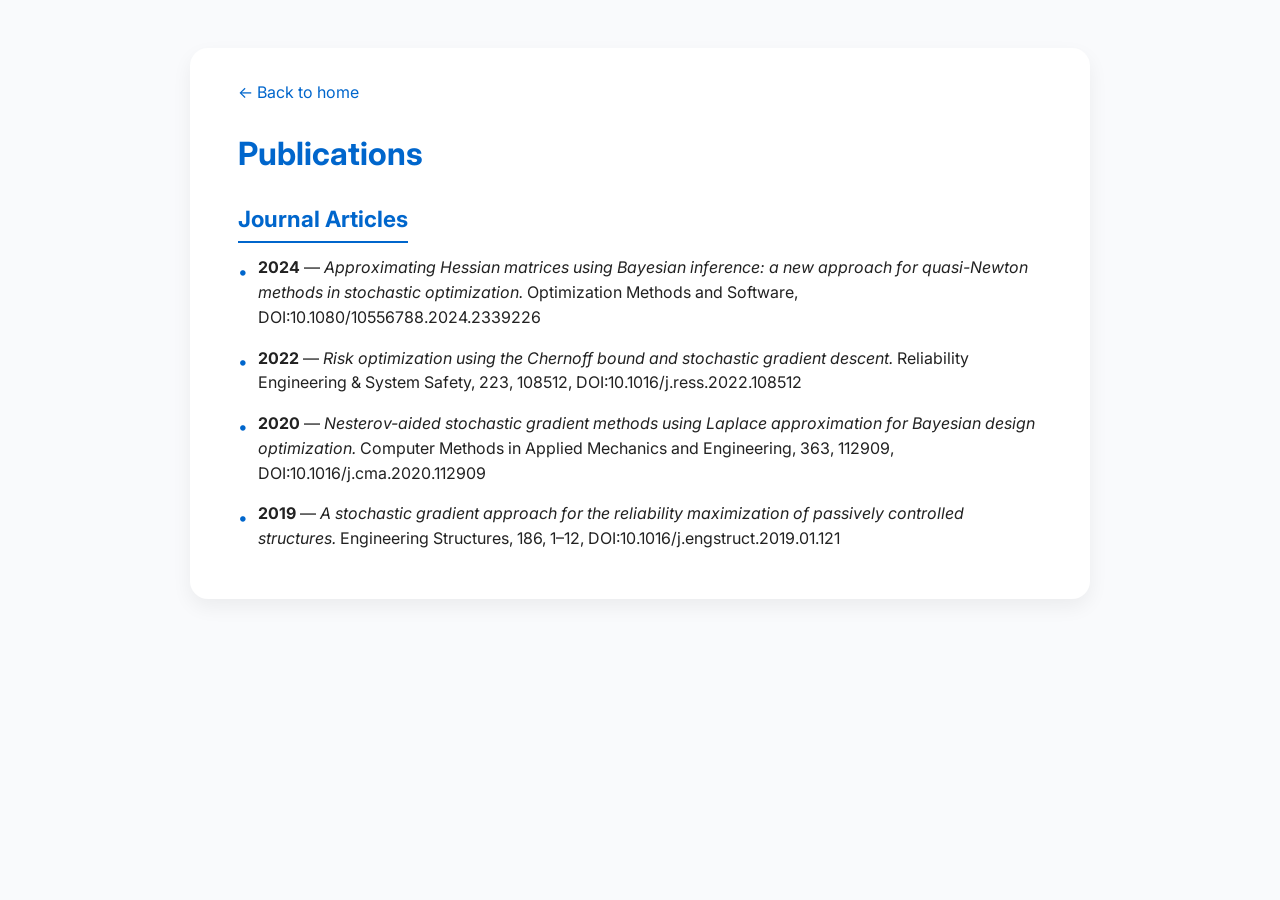
==== publications.html @ a2a88fa3 "Updated" ====
<!DOCTYPE html>
<html lang="en">
<head>
  <meta charset="UTF-8">
  <title>Publications – André G. Carlon</title>
  <link rel="preconnect" href="https://fonts.googleapis.com">
  <link rel="preconnect" href="https://fonts.gstatic.com" crossorigin>
  <link href="https://fonts.googleapis.com/css2?family=Inter:wght@300;400;600&display=swap" rel="stylesheet">
  <style>
    :root {
      --accent: #0066cc;
      --bg: #f9fafc;
      --text: #222;
    }

    * { box-sizing: border-box; }

    body {
      margin: 0;
      font-family: 'Inter', Arial, sans-serif;
      background: var(--bg);
      color: var(--text);
      line-height: 1.55;
    }

    .card {
      max-width: 900px;
      margin: 3rem auto;
      background: #fff;
      padding: 2rem 3rem;
      border-radius: 18px;
      box-shadow: 0 8px 20px rgba(0,0,0,0.06);
    }

    h1 {
      margin: 0;
      font-size: 2rem;
      color: var(--accent);
    }

    h2 {
      margin-top: 1.5rem;
      margin-bottom: 0.75rem;
      font-size: 1.4rem;
      color: var(--accent);
      border-bottom: 2px solid var(--accent);
      display: inline-block;
      padding-bottom: 0.25rem;
    }

    .back-link {
      display: inline-block;
      margin-bottom: 1.5rem;
      color: var(--accent);
      text-decoration: none;
    }

    .back-link:hover {
      text-decoration: underline;
    }

    section.papers ul {
      list-style: none;
      padding: 0;
      margin: 0;
    }

    section.papers li {
      margin-bottom: 1rem;
      position: relative;
      padding-left: 1.25rem;
    }

    section.papers li::before {
      content: "\2022";
      position: absolute;
      left: 0;
      top: 0.15rem;
      color: var(--accent);
      font-size: 1.1rem;
    }

    a.doi {
      text-decoration: none;
      color: inherit;
    }

    a.doi:hover {
      color: var(--accent);
      text-decoration: underline;
    }
  </style>
</head>
<body>
  <div class="card">
    <a href="index.html" class="back-link">← Back to home</a>
    <h1>Publications</h1>

    <section class="papers">
      <h2>Journal Articles</h2>
      <ul>
        <li><strong>2024</strong> — <em>Approximating Hessian matrices using Bayesian inference: a new approach for quasi-Newton methods in stochastic optimization.</em> <span class="journal">Optimization Methods and Software</span>, <a class="doi" href="https://doi.org/10.1080/10556788.2024.2339226" target="_blank" rel="noopener noreferrer">DOI:10.1080/10556788.2024.2339226</a></li>
        <li><strong>2022</strong> — <em>Risk optimization using the Chernoff bound and stochastic gradient descent.</em> <span class="journal">Reliability Engineering &amp; System Safety</span>, 223, 108512, <a class="doi" href="https://doi.org/10.1016/j.ress.2022.108512" target="_blank" rel="noopener noreferrer">DOI:10.1016/j.ress.2022.108512</a></li>
        <li><strong>2020</strong> — <em>Nesterov-aided stochastic gradient methods using Laplace approximation for Bayesian design optimization.</em> <span class="journal">Computer Methods in Applied Mechanics and Engineering</span>, 363, 112909, <a class="doi" href="https://doi.org/10.1016/j.cma.2020.112909" target="_blank" rel="noopener noreferrer">DOI:10.1016/j.cma.2020.112909</a></li>
        <li><strong>2019</strong> — <em>A stochastic gradient approach for the reliability maximization of passively controlled structures.</em> <span class="journal">Engineering Structures</span>, 186, 1–12, <a class="doi" href="https://doi.org/10.1016/j.engstruct.2019.01.121" target="_blank" rel="noopener noreferrer">DOI:10.1016/j.engstruct.2019.01.121</a></li>
      </ul>
    </section>
  </div>
</body>
</html>
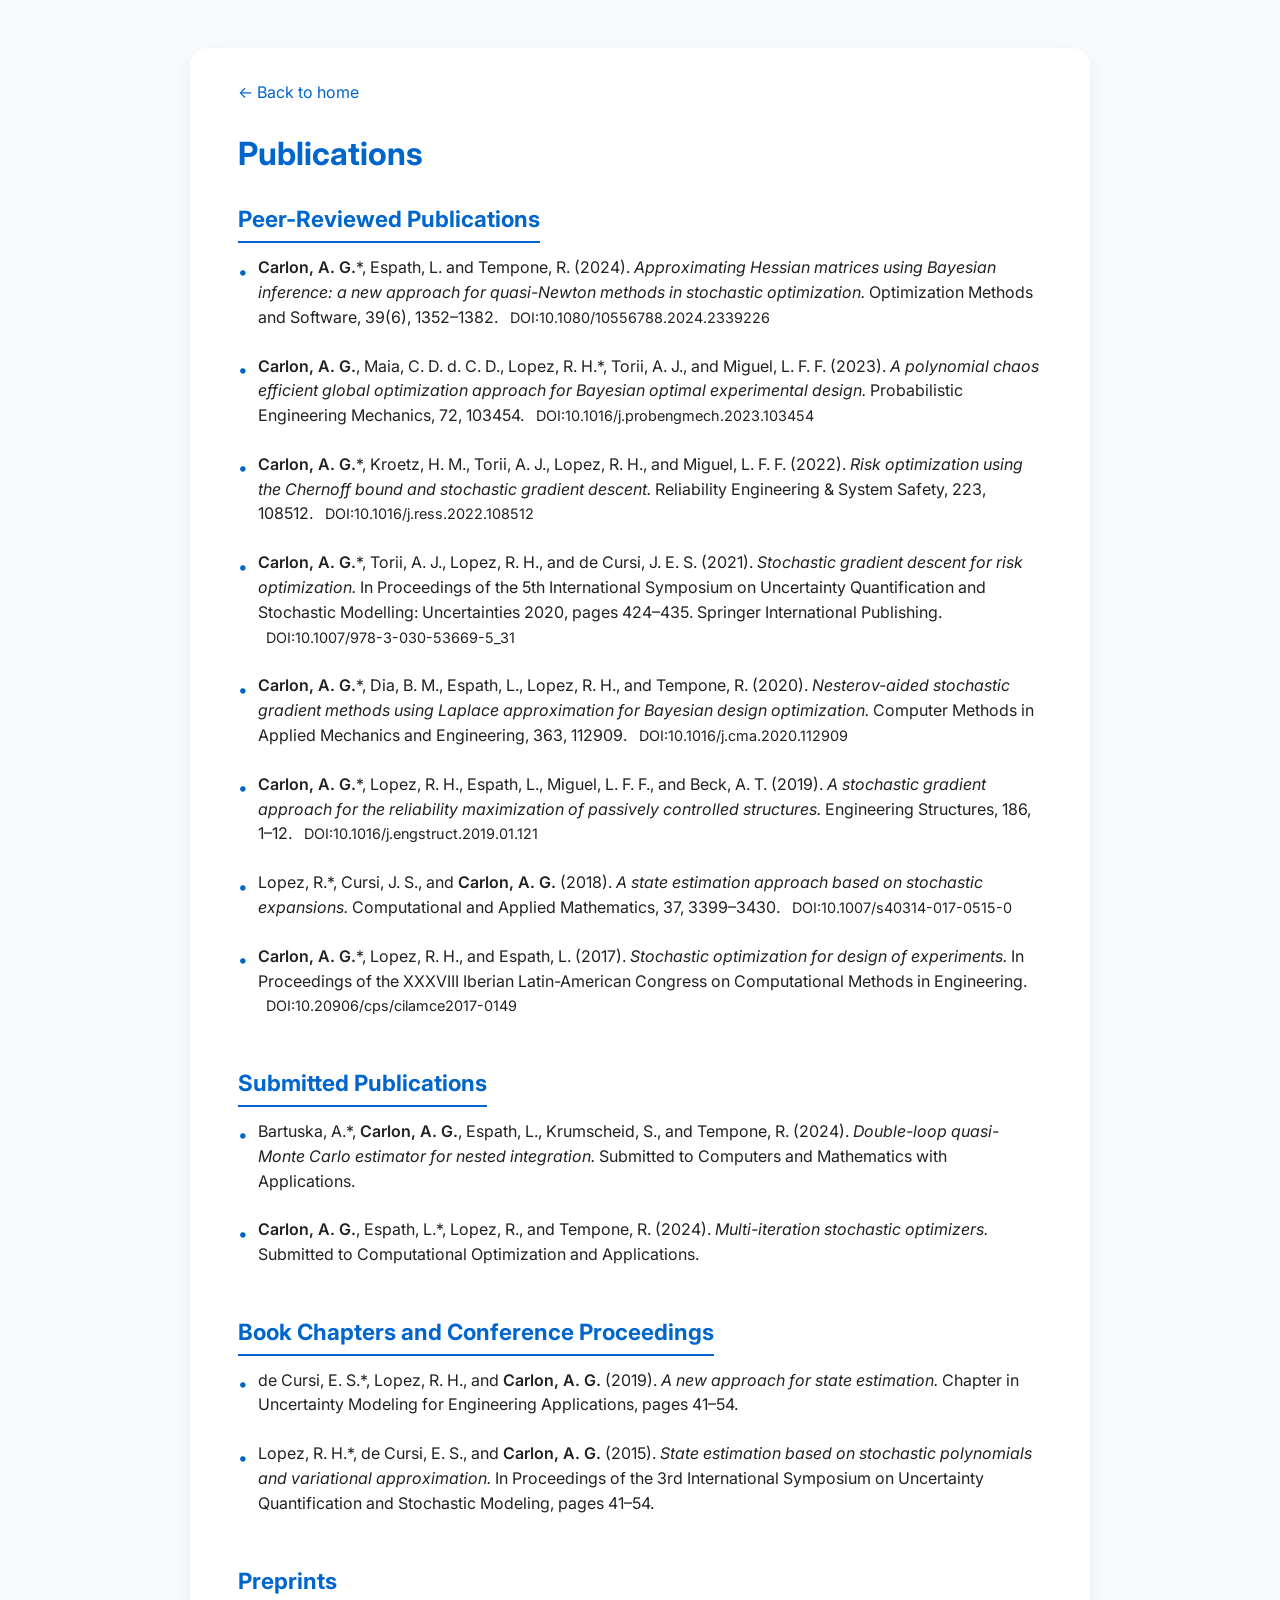
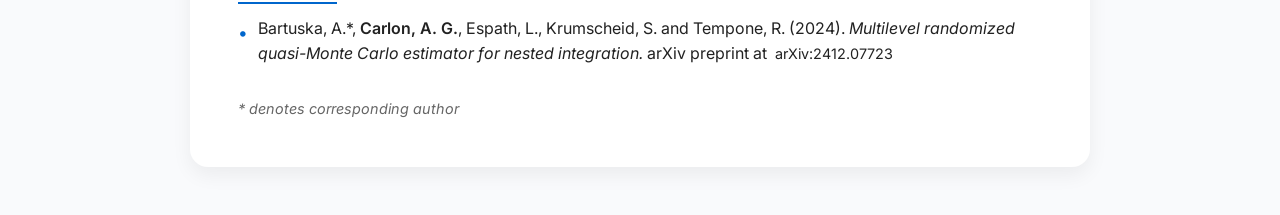
==== commit d5d85dd2: "polishing" ====
--- a/publications.html
+++ b/publications.html
@@ -66,7 +66,7 @@
     }
 
     section.papers li {
-      margin-bottom: 1rem;
+      margin-bottom: 1.5rem;
       position: relative;
       padding-left: 1.25rem;
     }
@@ -83,11 +83,34 @@
     a.doi {
       text-decoration: none;
       color: inherit;
+      margin-left: 0.5rem;
+      font-size: 0.9rem;
     }
 
     a.doi:hover {
       color: var(--accent);
       text-decoration: underline;
+    }
+
+    .note {
+      font-size: 0.9rem;
+      color: #666;
+      margin-top: 2rem;
+      font-style: italic;
+    }
+
+    .author {
+      font-weight: 600;
+    }
+
+    .corresponding {
+      font-weight: 600;
+      color: var(--accent);
+    }
+
+    .corresponding::after {
+      content: "*";
+      color: var(--accent);
     }
   </style>
 </head>
@@ -97,14 +120,98 @@
     <h1>Publications</h1>
 
     <section class="papers">
-      <h2>Journal Articles</h2>
-      <ul>
-        <li><strong>2024</strong> — <em>Approximating Hessian matrices using Bayesian inference: a new approach for quasi-Newton methods in stochastic optimization.</em> <span class="journal">Optimization Methods and Software</span>, <a class="doi" href="https://doi.org/10.1080/10556788.2024.2339226" target="_blank" rel="noopener noreferrer">DOI:10.1080/10556788.2024.2339226</a></li>
-        <li><strong>2022</strong> — <em>Risk optimization using the Chernoff bound and stochastic gradient descent.</em> <span class="journal">Reliability Engineering &amp; System Safety</span>, 223, 108512, <a class="doi" href="https://doi.org/10.1016/j.ress.2022.108512" target="_blank" rel="noopener noreferrer">DOI:10.1016/j.ress.2022.108512</a></li>
-        <li><strong>2020</strong> — <em>Nesterov-aided stochastic gradient methods using Laplace approximation for Bayesian design optimization.</em> <span class="journal">Computer Methods in Applied Mechanics and Engineering</span>, 363, 112909, <a class="doi" href="https://doi.org/10.1016/j.cma.2020.112909" target="_blank" rel="noopener noreferrer">DOI:10.1016/j.cma.2020.112909</a></li>
-        <li><strong>2019</strong> — <em>A stochastic gradient approach for the reliability maximization of passively controlled structures.</em> <span class="journal">Engineering Structures</span>, 186, 1–12, <a class="doi" href="https://doi.org/10.1016/j.engstruct.2019.01.121" target="_blank" rel="noopener noreferrer">DOI:10.1016/j.engstruct.2019.01.121</a></li>
-      </ul>
+      <h2>Peer-Reviewed Publications</h2>
+      <ul>
+        <li>
+          <span class="author">Carlon, A. G.</span>*, Espath, L. and Tempone, R. (2024). 
+          <em>Approximating Hessian matrices using Bayesian inference: a new approach for quasi-Newton methods in stochastic optimization.</em> 
+          <span class="journal">Optimization Methods and Software</span>, 39(6), 1352–1382.
+          <a class="doi" href="https://doi.org/10.1080/10556788.2024.2339226" target="_blank" rel="noopener noreferrer">DOI:10.1080/10556788.2024.2339226</a>
+        </li>
+        <li>
+          <span class="author">Carlon, A. G.</span>, Maia, C. D. d. C. D., Lopez, R. H.*, Torii, A. J., and Miguel, L. F. F. (2023). 
+          <em>A polynomial chaos efficient global optimization approach for Bayesian optimal experimental design.</em> 
+          <span class="journal">Probabilistic Engineering Mechanics</span>, 72, 103454.
+          <a class="doi" href="https://doi.org/10.1016/j.probengmech.2023.103454" target="_blank" rel="noopener noreferrer">DOI:10.1016/j.probengmech.2023.103454</a>
+        </li>
+        <li>
+          <span class="author">Carlon, A. G.</span>*, Kroetz, H. M., Torii, A. J., Lopez, R. H., and Miguel, L. F. F. (2022).
+          <em>Risk optimization using the Chernoff bound and stochastic gradient descent.</em>
+          <span class="journal">Reliability Engineering & System Safety</span>, 223, 108512.
+          <a class="doi" href="https://doi.org/10.1016/j.ress.2022.108512" target="_blank" rel="noopener noreferrer">DOI:10.1016/j.ress.2022.108512</a>
+        </li>
+        <li>
+          <span class="author">Carlon, A. G.</span>*, Torii, A. J., Lopez, R. H., and de Cursi, J. E. S. (2021). 
+          <em>Stochastic gradient descent for risk optimization.</em> 
+          In Proceedings of the 5th International Symposium on Uncertainty Quantification and Stochastic Modelling: Uncertainties 2020, pages 424–435. Springer International Publishing.
+          <a class="doi" href="https://doi.org/10.1007/978-3-030-53669-5_31" target="_blank" rel="noopener noreferrer">DOI:10.1007/978-3-030-53669-5_31</a>
+        </li>
+        <li>
+          <span class="author">Carlon, A. G.</span>*, Dia, B. M., Espath, L., Lopez, R. H., and Tempone, R. (2020).
+          <em>Nesterov-aided stochastic gradient methods using Laplace approximation for Bayesian design optimization.</em>
+          <span class="journal">Computer Methods in Applied Mechanics and Engineering</span>, 363, 112909.
+          <a class="doi" href="https://doi.org/10.1016/j.cma.2020.112909" target="_blank" rel="noopener noreferrer">DOI:10.1016/j.cma.2020.112909</a>
+        </li>
+        <li>
+          <span class="author">Carlon, A. G.</span>*, Lopez, R. H., Espath, L., Miguel, L. F. F., and Beck, A. T. (2019).
+          <em>A stochastic gradient approach for the reliability maximization of passively controlled structures.</em>
+          <span class="journal">Engineering Structures</span>, 186, 1–12.
+          <a class="doi" href="https://doi.org/10.1016/j.engstruct.2019.01.121" target="_blank" rel="noopener noreferrer">DOI:10.1016/j.engstruct.2019.01.121</a>
+        </li>
+        <li>
+          Lopez, R.*, Cursi, J. S., and <span class="author">Carlon, A. G.</span> (2018).
+          <em>A state estimation approach based on stochastic expansions.</em>
+          <span class="journal">Computational and Applied Mathematics</span>, 37, 3399–3430.
+          <a class="doi" href="https://doi.org/10.1007/s40314-017-0515-0" target="_blank" rel="noopener noreferrer">DOI:10.1007/s40314-017-0515-0</a>
+        </li>
+        <li>
+          <span class="author">Carlon, A. G.</span>*, Lopez, R. H., and Espath, L. (2017).
+          <em>Stochastic optimization for design of experiments.</em>
+          In Proceedings of the XXXVIII Iberian Latin-American Congress on Computational Methods in Engineering. 
+          <a class="doi" href="https://doi.org/10.20906/cps/cilamce2017-0149" target="_blank" rel="noopener noreferrer">DOI:10.20906/cps/cilamce2017-0149</a>
+          <!-- no DOI available -->
+        </li>
+      </ul>
+
+      <h2>Submitted Publications</h2>
+      <ul>
+        <li>
+          Bartuska, A.*, <span class="author">Carlon, A. G.</span>, Espath, L., Krumscheid, S., and Tempone, R. (2024).
+          <em>Double-loop quasi-Monte Carlo estimator for nested integration.</em>
+          Submitted to Computers and Mathematics with Applications.
+        </li>
+        <li>
+          <span class="author">Carlon, A. G.</span>, Espath, L.*, Lopez, R., and Tempone, R. (2024).
+          <em>Multi-iteration stochastic optimizers.</em>
+          Submitted to Computational Optimization and Applications.
+        </li>
+      </ul>
+
+      <h2>Book Chapters and Conference Proceedings</h2>
+      <ul>
+        <li>
+          de Cursi, E. S.*, Lopez, R. H., and <span class="author">Carlon, A. G.</span> (2019).
+          <em>A new approach for state estimation.</em>
+          Chapter in Uncertainty Modeling for Engineering Applications, pages 41–54.
+        </li>
+        <li>
+          Lopez, R. H.*, de Cursi, E. S., and <span class="author">Carlon, A. G.</span> (2015).
+          <em>State estimation based on stochastic polynomials and variational approximation.</em>
+          In Proceedings of the 3rd International Symposium on Uncertainty Quantification and Stochastic Modeling, pages 41–54.
+        </li>
+      </ul>
+
+      <h2>Preprints</h2>
+      <ul>
+        <li>
+          Bartuska, A.*, <span class="author">Carlon, A. G.</span>, Espath, L., Krumscheid, S. and Tempone, R. (2024).
+          <em>Multilevel randomized quasi-Monte Carlo estimator for nested integration.</em>
+          arXiv preprint at<a class="doi" href="https://arxiv.org/abs/2412.07723" target="_blank" rel="noopener noreferrer">arXiv:2412.07723</a>
+        </li>
+      </ul>
+
+      <p class="note">* denotes corresponding author</p>
     </section>
   </div>
 </body>
-</html> +</html>
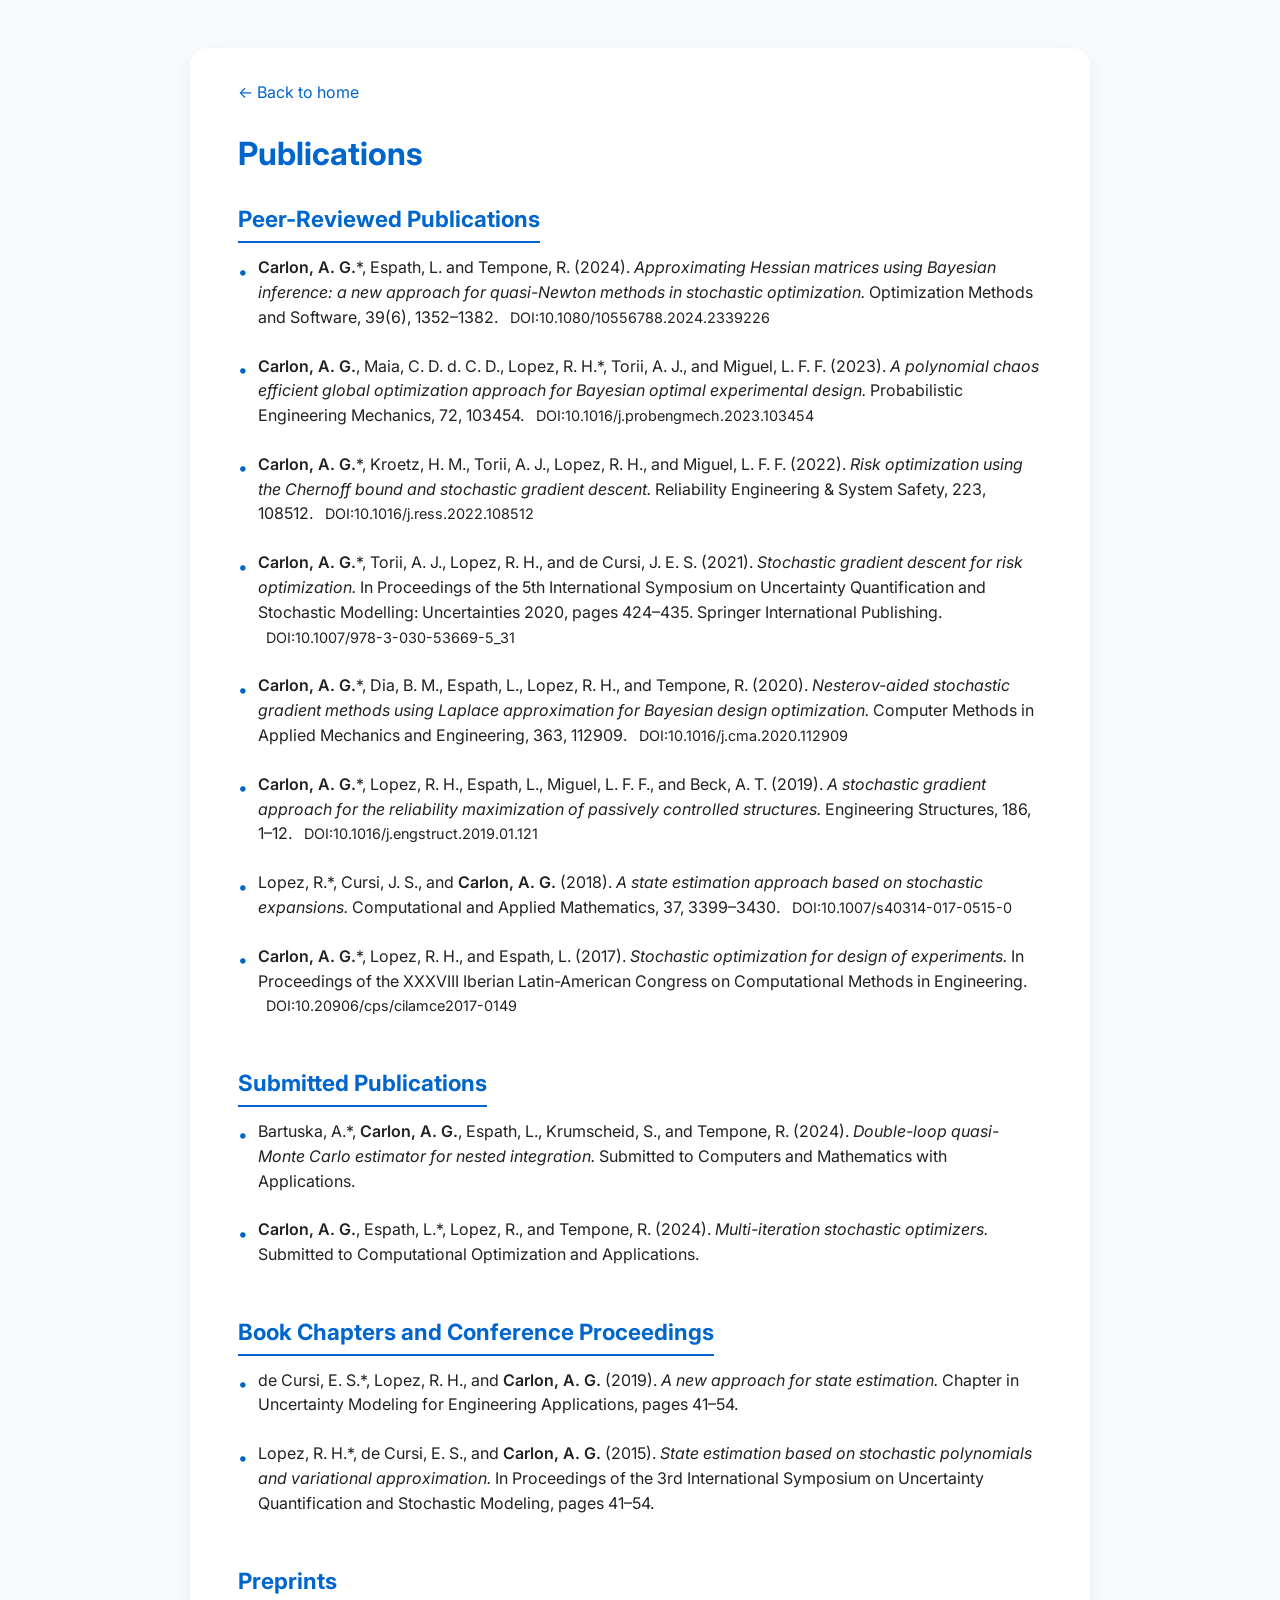
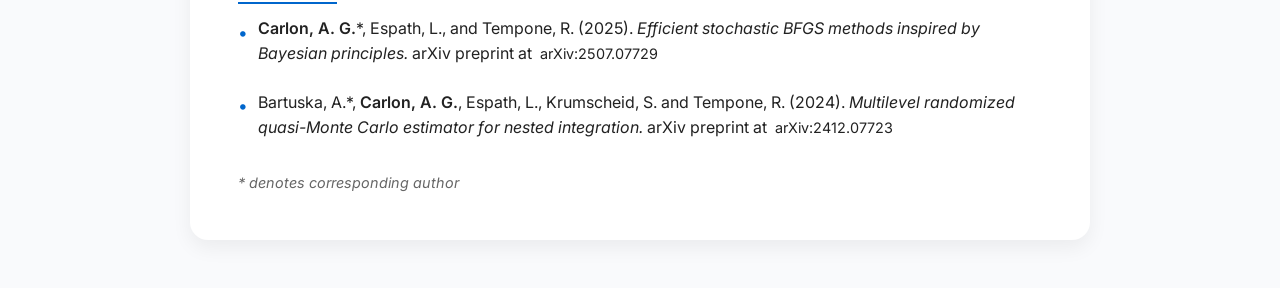
==== commit fb818c00: "Updating publications and bio" ====
--- a/publications.html
+++ b/publications.html
@@ -204,6 +204,13 @@
       <h2>Preprints</h2>
       <ul>
         <li>
+          <span class="author">Carlon, A. G.</span>*, Espath, L., and Tempone, R. (2025).
+          <em>Efficient stochastic BFGS methods inspired by Bayesian principles.</em>
+          arXiv preprint at<a class="doi" href="https://arxiv.org/abs/2507.07729" target="_blank" rel="noopener noreferrer">arXiv:2507.07729</a>
+        </li>
+      </ul>
+      <ul>
+        <li>
           Bartuska, A.*, <span class="author">Carlon, A. G.</span>, Espath, L., Krumscheid, S. and Tempone, R. (2024).
           <em>Multilevel randomized quasi-Monte Carlo estimator for nested integration.</em>
           arXiv preprint at<a class="doi" href="https://arxiv.org/abs/2412.07723" target="_blank" rel="noopener noreferrer">arXiv:2412.07723</a>
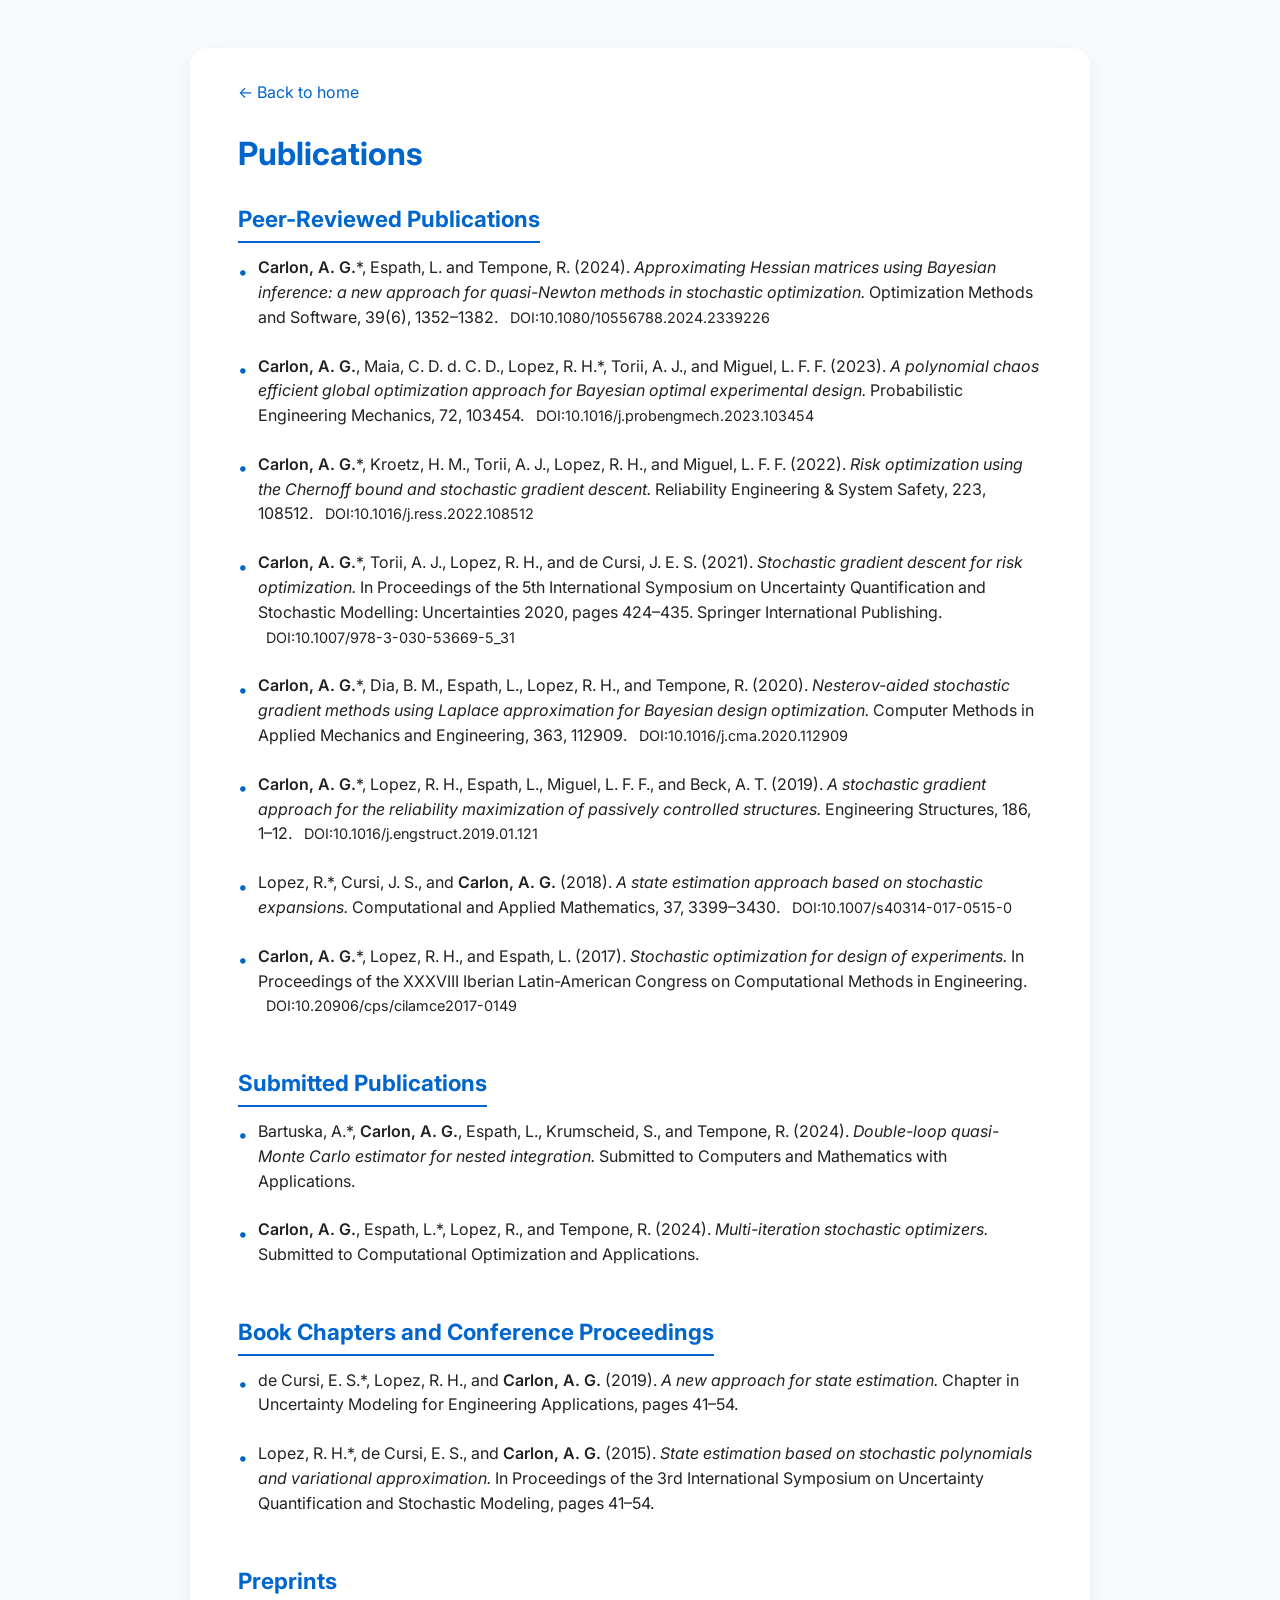
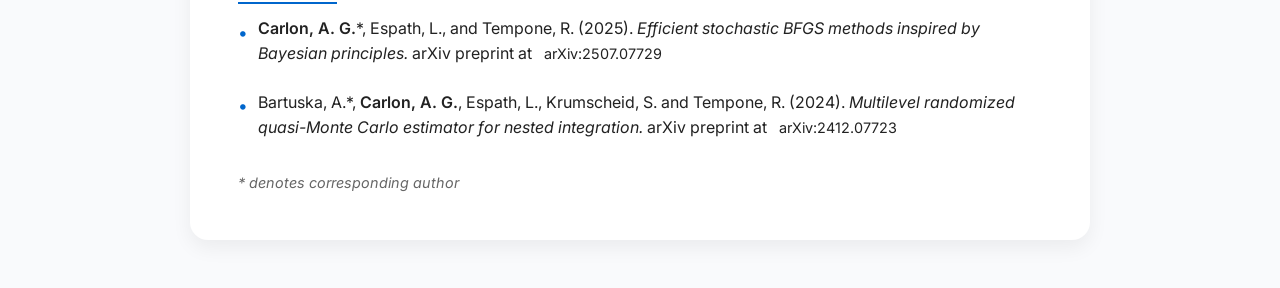
==== commit cc018dc0: "Updates" ====
--- a/publications.html
+++ b/publications.html
@@ -2,105 +2,25 @@
 <html lang="en">
 <head>
   <meta charset="UTF-8">
+  <meta name="viewport" content="width=device-width, initial-scale=1">
   <title>Publications – André G. Carlon</title>
+
+  <link rel="icon" type="image/svg+xml" href="favicon.svg">
+
   <link rel="preconnect" href="https://fonts.googleapis.com">
   <link rel="preconnect" href="https://fonts.gstatic.com" crossorigin>
   <link href="https://fonts.googleapis.com/css2?family=Inter:wght@300;400;600&display=swap" rel="stylesheet">
+
+  <link rel="stylesheet" href="style.css">
+
   <style>
-    :root {
-      --accent: #0066cc;
-      --bg: #f9fafc;
-      --text: #222;
-    }
-
-    * { box-sizing: border-box; }
-
-    body {
-      margin: 0;
-      font-family: 'Inter', Arial, sans-serif;
-      background: var(--bg);
-      color: var(--text);
-      line-height: 1.55;
-    }
-
-    .card {
-      max-width: 900px;
-      margin: 3rem auto;
-      background: #fff;
-      padding: 2rem 3rem;
-      border-radius: 18px;
-      box-shadow: 0 8px 20px rgba(0,0,0,0.06);
-    }
-
-    h1 {
-      margin: 0;
-      font-size: 2rem;
-      color: var(--accent);
-    }
-
-    h2 {
-      margin-top: 1.5rem;
-      margin-bottom: 0.75rem;
-      font-size: 1.4rem;
-      color: var(--accent);
-      border-bottom: 2px solid var(--accent);
-      display: inline-block;
-      padding-bottom: 0.25rem;
-    }
-
-    .back-link {
-      display: inline-block;
-      margin-bottom: 1.5rem;
-      color: var(--accent);
-      text-decoration: none;
-    }
-
-    .back-link:hover {
-      text-decoration: underline;
-    }
-
-    section.papers ul {
-      list-style: none;
-      padding: 0;
-      margin: 0;
-    }
-
     section.papers li {
       margin-bottom: 1.5rem;
-      position: relative;
-      padding-left: 1.25rem;
-    }
-
-    section.papers li::before {
-      content: "\2022";
-      position: absolute;
-      left: 0;
-      top: 0.15rem;
-      color: var(--accent);
-      font-size: 1.1rem;
     }
 
     a.doi {
-      text-decoration: none;
-      color: inherit;
       margin-left: 0.5rem;
       font-size: 0.9rem;
-    }
-
-    a.doi:hover {
-      color: var(--accent);
-      text-decoration: underline;
-    }
-
-    .note {
-      font-size: 0.9rem;
-      color: #666;
-      margin-top: 2rem;
-      font-style: italic;
-    }
-
-    .author {
-      font-weight: 600;
     }
 
     .corresponding {
@@ -123,14 +43,14 @@
       <h2>Peer-Reviewed Publications</h2>
       <ul>
         <li>
-          <span class="author">Carlon, A. G.</span>*, Espath, L. and Tempone, R. (2024). 
-          <em>Approximating Hessian matrices using Bayesian inference: a new approach for quasi-Newton methods in stochastic optimization.</em> 
+          <span class="author">Carlon, A. G.</span>*, Espath, L. and Tempone, R. (2024).
+          <em>Approximating Hessian matrices using Bayesian inference: a new approach for quasi-Newton methods in stochastic optimization.</em>
           <span class="journal">Optimization Methods and Software</span>, 39(6), 1352–1382.
           <a class="doi" href="https://doi.org/10.1080/10556788.2024.2339226" target="_blank" rel="noopener noreferrer">DOI:10.1080/10556788.2024.2339226</a>
         </li>
         <li>
-          <span class="author">Carlon, A. G.</span>, Maia, C. D. d. C. D., Lopez, R. H.*, Torii, A. J., and Miguel, L. F. F. (2023). 
-          <em>A polynomial chaos efficient global optimization approach for Bayesian optimal experimental design.</em> 
+          <span class="author">Carlon, A. G.</span>, Maia, C. D. d. C. D., Lopez, R. H.*, Torii, A. J., and Miguel, L. F. F. (2023).
+          <em>A polynomial chaos efficient global optimization approach for Bayesian optimal experimental design.</em>
           <span class="journal">Probabilistic Engineering Mechanics</span>, 72, 103454.
           <a class="doi" href="https://doi.org/10.1016/j.probengmech.2023.103454" target="_blank" rel="noopener noreferrer">DOI:10.1016/j.probengmech.2023.103454</a>
         </li>
@@ -141,8 +61,8 @@
           <a class="doi" href="https://doi.org/10.1016/j.ress.2022.108512" target="_blank" rel="noopener noreferrer">DOI:10.1016/j.ress.2022.108512</a>
         </li>
         <li>
-          <span class="author">Carlon, A. G.</span>*, Torii, A. J., Lopez, R. H., and de Cursi, J. E. S. (2021). 
-          <em>Stochastic gradient descent for risk optimization.</em> 
+          <span class="author">Carlon, A. G.</span>*, Torii, A. J., Lopez, R. H., and de Cursi, J. E. S. (2021).
+          <em>Stochastic gradient descent for risk optimization.</em>
           In Proceedings of the 5th International Symposium on Uncertainty Quantification and Stochastic Modelling: Uncertainties 2020, pages 424–435. Springer International Publishing.
           <a class="doi" href="https://doi.org/10.1007/978-3-030-53669-5_31" target="_blank" rel="noopener noreferrer">DOI:10.1007/978-3-030-53669-5_31</a>
         </li>
@@ -167,9 +87,8 @@
         <li>
           <span class="author">Carlon, A. G.</span>*, Lopez, R. H., and Espath, L. (2017).
           <em>Stochastic optimization for design of experiments.</em>
-          In Proceedings of the XXXVIII Iberian Latin-American Congress on Computational Methods in Engineering. 
+          In Proceedings of the XXXVIII Iberian Latin-American Congress on Computational Methods in Engineering.
           <a class="doi" href="https://doi.org/10.20906/cps/cilamce2017-0149" target="_blank" rel="noopener noreferrer">DOI:10.20906/cps/cilamce2017-0149</a>
-          <!-- no DOI available -->
         </li>
       </ul>
 
@@ -206,14 +125,12 @@
         <li>
           <span class="author">Carlon, A. G.</span>*, Espath, L., and Tempone, R. (2025).
           <em>Efficient stochastic BFGS methods inspired by Bayesian principles.</em>
-          arXiv preprint at<a class="doi" href="https://arxiv.org/abs/2507.07729" target="_blank" rel="noopener noreferrer">arXiv:2507.07729</a>
+          arXiv preprint at <a class="doi" href="https://arxiv.org/abs/2507.07729" target="_blank" rel="noopener noreferrer">arXiv:2507.07729</a>
         </li>
-      </ul>
-      <ul>
         <li>
           Bartuska, A.*, <span class="author">Carlon, A. G.</span>, Espath, L., Krumscheid, S. and Tempone, R. (2024).
           <em>Multilevel randomized quasi-Monte Carlo estimator for nested integration.</em>
-          arXiv preprint at<a class="doi" href="https://arxiv.org/abs/2412.07723" target="_blank" rel="noopener noreferrer">arXiv:2412.07723</a>
+          arXiv preprint at <a class="doi" href="https://arxiv.org/abs/2412.07723" target="_blank" rel="noopener noreferrer">arXiv:2412.07723</a>
         </li>
       </ul>
 
--- a/style.css
+++ b/style.css
@@ -0,0 +1,93 @@
+:root {
+  --accent: #0066cc;
+  --bg: #f9fafc;
+  --text: #222;
+}
+
+* { box-sizing: border-box; }
+
+body {
+  margin: 0;
+  font-family: 'Inter', Arial, sans-serif;
+  background: var(--bg);
+  color: var(--text);
+  line-height: 1.55;
+}
+
+.card {
+  max-width: 900px;
+  margin: 3rem auto;
+  background: #fff;
+  padding: 2rem 3rem;
+  border-radius: 18px;
+  box-shadow: 0 8px 20px rgba(0,0,0,0.06);
+}
+
+h1 {
+  margin: 0;
+  font-size: 2rem;
+  color: var(--accent);
+}
+
+h2 {
+  margin-top: 1.5rem;
+  margin-bottom: 0.75rem;
+  font-size: 1.4rem;
+  color: var(--accent);
+  border-bottom: 2px solid var(--accent);
+  display: inline-block;
+  padding-bottom: 0.25rem;
+}
+
+section.papers ul {
+  list-style: none;
+  padding: 0;
+  margin: 0;
+}
+
+section.papers li {
+  margin-bottom: 0.75rem;
+  position: relative;
+  padding-left: 1.25rem;
+}
+
+section.papers li::before {
+  content: "\2022";
+  position: absolute;
+  left: 0;
+  top: 0.15rem;
+  color: var(--accent);
+  font-size: 1.1rem;
+}
+
+a.doi {
+  text-decoration: none;
+  color: inherit;
+}
+
+a.doi:hover {
+  color: var(--accent);
+  text-decoration: underline;
+}
+
+.back-link {
+  display: inline-block;
+  margin-bottom: 1.5rem;
+  color: var(--accent);
+  text-decoration: none;
+}
+
+.back-link:hover {
+  text-decoration: underline;
+}
+
+.author {
+  font-weight: 600;
+}
+
+.note {
+  font-size: 0.9rem;
+  color: #666;
+  margin-top: 2rem;
+  font-style: italic;
+}
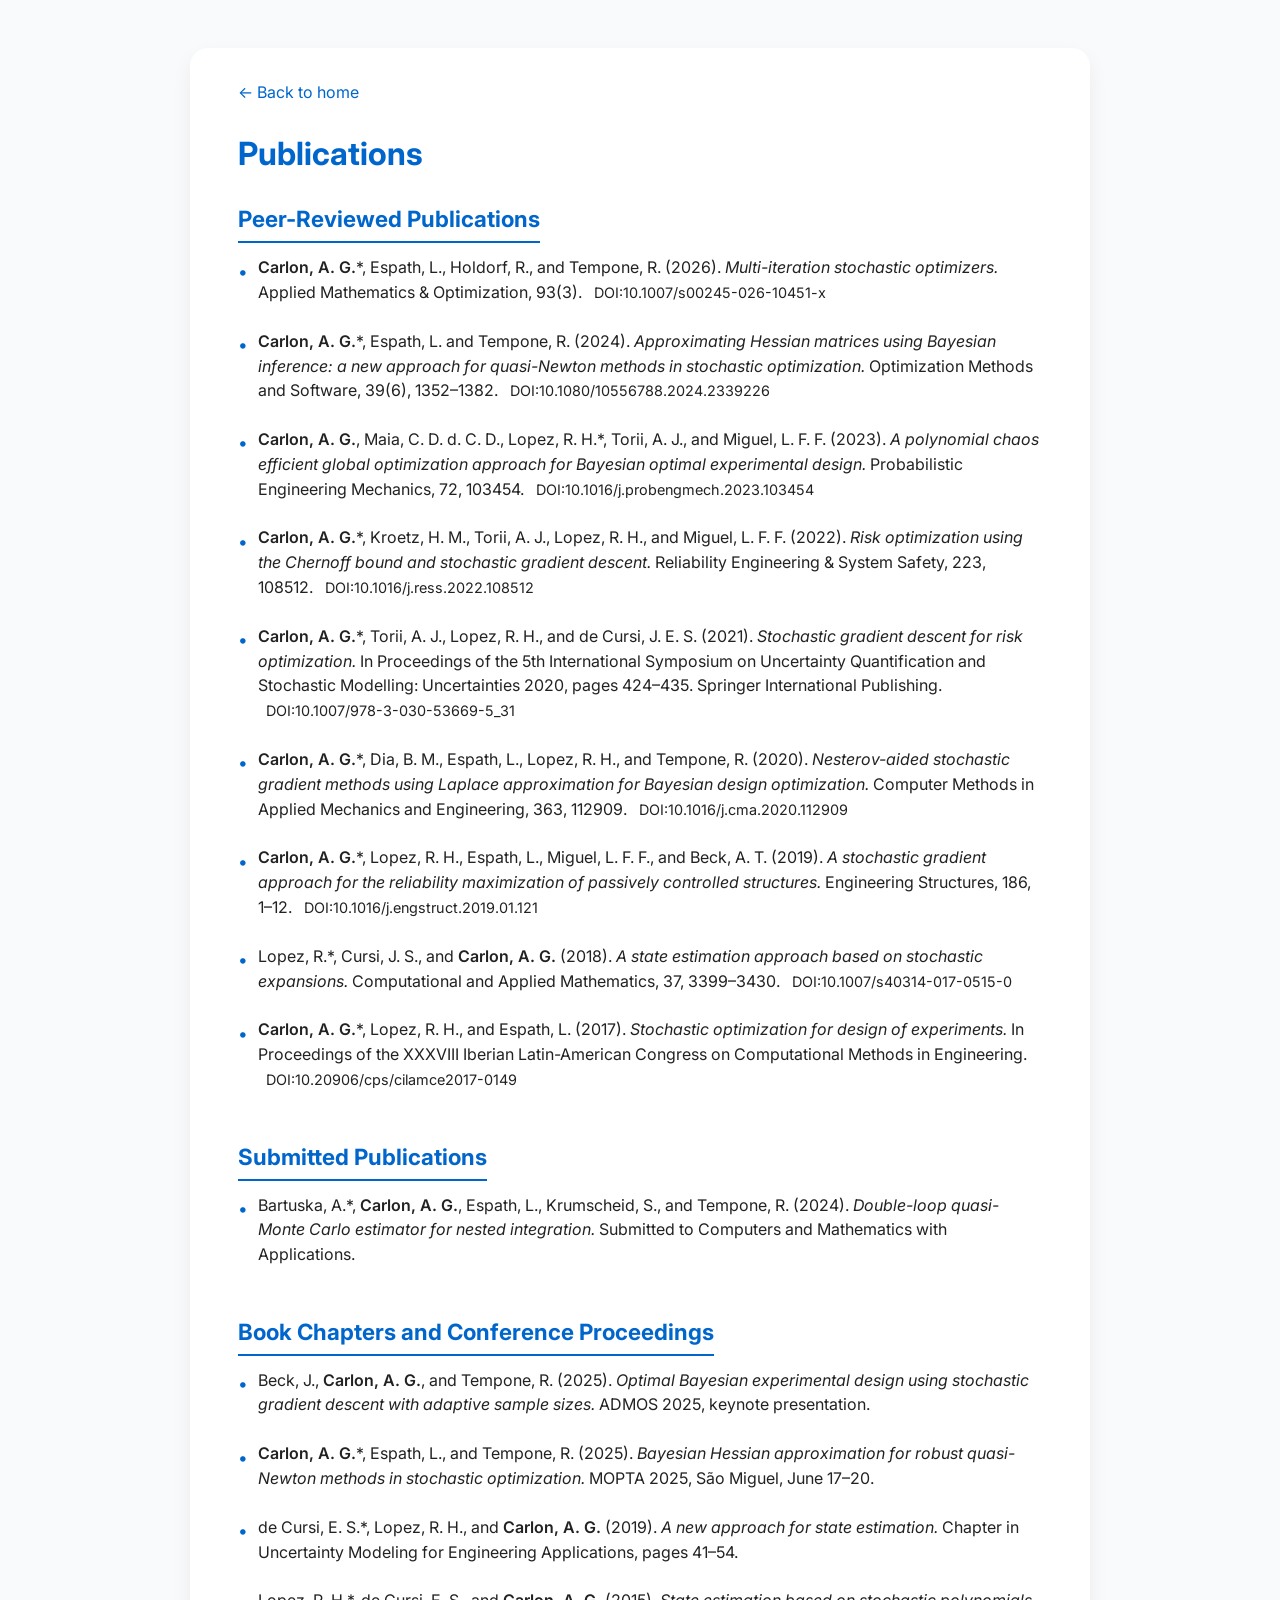
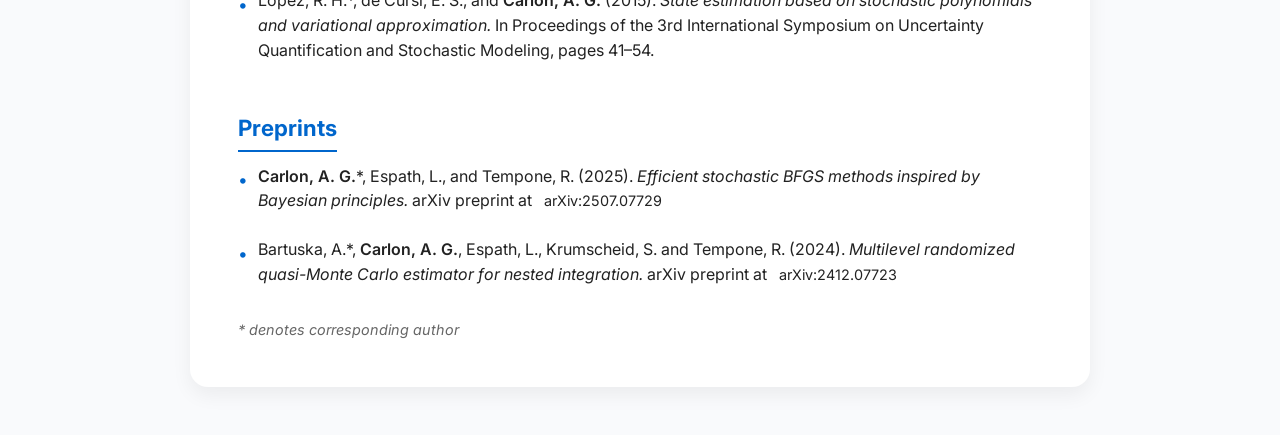
==== commit 59f52f79: "updated with new publication" ====
--- a/publications.html
+++ b/publications.html
@@ -42,6 +42,12 @@
     <section class="papers">
       <h2>Peer-Reviewed Publications</h2>
       <ul>
+        <li>
+          <span class="author">Carlon, A. G.</span>*, Espath, L., Holdorf, R., and Tempone, R. (2026).
+          <em>Multi-iteration stochastic optimizers.</em>
+          <span class="journal">Applied Mathematics & Optimization</span>, 93(3).
+          <a class="doi" href="https://doi.org/10.1007/s00245-026-10451-x" target="_blank" rel="noopener noreferrer">DOI:10.1007/s00245-026-10451-x</a>
+        </li>
         <li>
           <span class="author">Carlon, A. G.</span>*, Espath, L. and Tempone, R. (2024).
           <em>Approximating Hessian matrices using Bayesian inference: a new approach for quasi-Newton methods in stochastic optimization.</em>
@@ -99,15 +105,20 @@
           <em>Double-loop quasi-Monte Carlo estimator for nested integration.</em>
           Submitted to Computers and Mathematics with Applications.
         </li>
-        <li>
-          <span class="author">Carlon, A. G.</span>, Espath, L.*, Lopez, R., and Tempone, R. (2024).
-          <em>Multi-iteration stochastic optimizers.</em>
-          Submitted to Computational Optimization and Applications.
-        </li>
       </ul>
 
       <h2>Book Chapters and Conference Proceedings</h2>
       <ul>
+        <li>
+          Beck, J., <span class="author">Carlon, A. G.</span>, and Tempone, R. (2025).
+          <em>Optimal Bayesian experimental design using stochastic gradient descent with adaptive sample sizes.</em>
+          ADMOS 2025, keynote presentation.
+        </li>
+        <li>
+          <span class="author">Carlon, A. G.</span>*, Espath, L., and Tempone, R. (2025).
+          <em>Bayesian Hessian approximation for robust quasi-Newton methods in stochastic optimization.</em>
+          MOPTA 2025, São Miguel, June 17–20.
+        </li>
         <li>
           de Cursi, E. S.*, Lopez, R. H., and <span class="author">Carlon, A. G.</span> (2019).
           <em>A new approach for state estimation.</em>
